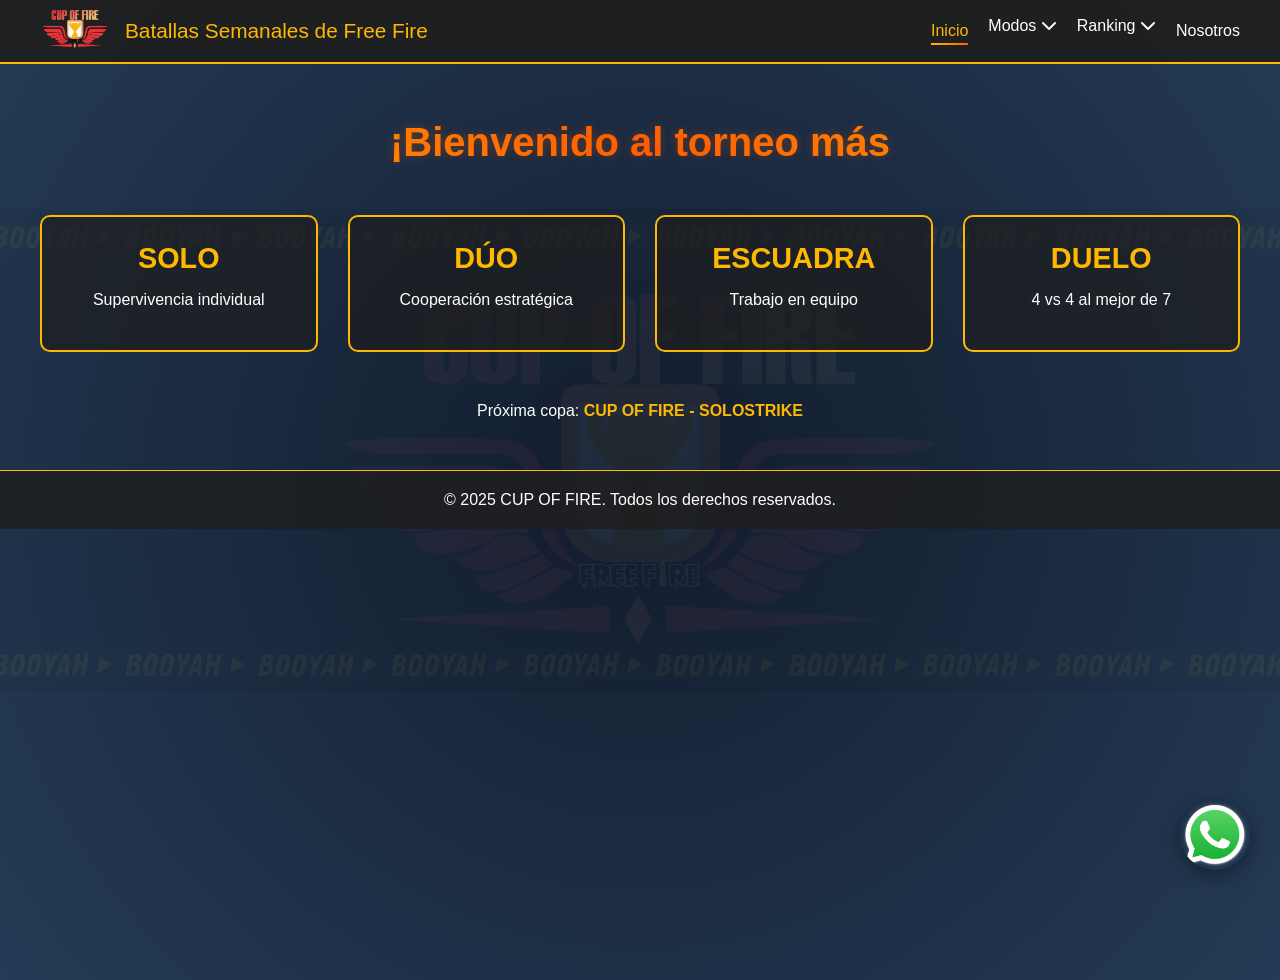
==== index.html @ daeffa74 "Initial commit" ====
<!DOCTYPE html>
<html lang="es">
<head>
  <meta charset="UTF-8">
  <meta name="viewport" content="width=device-width, initial-scale=1.0">
  <title>CUP OF FIRE</title>
  <link rel="stylesheet" href="assets/css/styles.css">
  <link rel="stylesheet" href="https://cdnjs.cloudflare.com/ajax/libs/font-awesome/6.5.0/css/all.min.css">
</head>
<body>
  <!-- Fondo con logo2 -->
  <div class="background-logo"></div>

  <!-- Menú Fijo (Del primer código) -->
  <header class="header-fixed">
    <div class="header-container">
      <div class="logo-title">
        <a href="index.html">
  <img src="img/logo.png" alt="Logo" class="logo">
</a>

        <h1>Batallas Semanales de Free Fire</h1>
      </div>
      
      <nav id="mainNav">
        <a href="index.html" class="active">Inicio</a>
        
        <!-- Menú Modos -->
        <div class="dropdown">
          <a href="#">Modos <i class="fas fa-chevron-down"></i></a>
          <div class="dropdown-content">
            <a href="modos/solo.html">Solo</a>
            <a href="modos/duo.html">Dúo</a>
            <a href="modos/escuadra.html">Escuadra</a>
            <a href="modos/duelo.html">Duelo</a>
          </div>
        </div>
        
        <!-- Menú Ranking -->
        <div class="dropdown">
          <a href="#">Ranking <i class="fas fa-chevron-down"></i></a>
          <div class="dropdown-content">
            <a href="ranking/solo.html">Top Solo</a>
            <a href="ranking/duo.html">Top Dúo</a>
            <a href="ranking/escuadra.html">Top Escuadra</a>
            <a href="ranking/duelo.html">Top Duelo</a>
          </div>
        </div>
        
        <a href="nosotros.html">Nosotros</a>
      </nav>
      
      <button class="menu-mobile">
        <i class="fas fa-bars"></i>
      </button>
    </div>
  </header>

  <!-- Contenido Principal (Del segundo código) -->
  <main class="main-content">
<h2 class="typing-text"></h2>
    
    <div class="modos-container">
      <div class="modo-card" onclick="location.href='modos/solo.html'">
        <h3>SOLO</h3>
        <p>Supervivencia individual</p>
      </div>
      <div class="modo-card" onclick="location.href='modos/duo.html'">
        <h3>DÚO</h3>
        <p>Cooperación estratégica</p>
      </div>
      <div class="modo-card" onclick="location.href='modos/escuadra.html'">
        <h3>ESCUADRA</h3>
        <p>Trabajo en equipo</p>
      </div>
      <div class="modo-card" onclick="location.href='modos/duelo.html'">
        <h3>DUELO</h3>
        <p>4 vs 4 al mejor de 7</p>
      </div>
    </div>

    <p class="proxima-copa">Próxima copa: <strong>CUP OF FIRE - SOLOSTRIKE</strong></p>
  </main>

  <footer>
    © 2025 CUP OF FIRE. Todos los derechos reservados.
  </footer>

  <!-- WhatsApp Flotante -->
  <a href="https://wa.me/+51987149670" class="whatsapp-float" target="_blank">
    
  </a>

  <script src="assets/js/script.js"></script>
</body>
</html>
---- assets/css/styles.css ----
/* --- ESTILOS GENERALES --- */
body {
  margin: 0;
  padding-top: 80px; /* Espacio para el menú fijo */
  font-family: 'Segoe UI', sans-serif;
  background: radial-gradient(circle, #141e30 0%, #243b55 100%);
  color: white;
  min-height: 100vh;
}

.background-logo {
  position: fixed;
  top: 0;
  left: 0;
  width: 100%;
  height: 100%;
  background: url('../../img/logo2.png') center/contain no-repeat;
  opacity: 0.05;
  z-index: -1;
  animation: flotar 15s infinite alternate;


}

@keyframes flotar {
  0% { transform: translate(-10px, -10px); }
  100% { transform: translate(10px, 10px); }
}

/* --- MENÚ FIJO (Primer código) --- */
.header-fixed {
  position: fixed;
  top: 0;
  left: 0;
  width: 100%;
  background: rgba(31, 31, 31, 0.95);
  border-bottom: 2px solid #ffb800;
  backdrop-filter: blur(8px);
  z-index: 1000;
  padding: 10px 0;
}

.header-container {
  max-width: 1200px;
  margin: 0 auto;
  padding: 0 20px;
  display: flex;
  justify-content: space-between;
  align-items: center;
}

.logo-title {
  display: flex;
  align-items: center;
  gap: 15px;
}

.logo {
  width: 70px;
  height: auto;
  animation: latido 3s infinite;
}

@keyframes latido {
  0% { transform: scale(1); }
  50% { transform: scale(1.1); }
  100% { transform: scale(1); }
}

.logo-title h1 {
  color: #ffb800;
  font-weight: normal;
  font-size: 1.3rem;
  margin: 0;
}

/* Nav */
nav {
  display: flex;
  gap: 20px;
}

nav a {
  color: white;
  text-decoration: none;
  font-weight: 500;
  position: relative;
  padding: 5px 0;
}

nav a::after {
  content: '';
  position: absolute;
  bottom: 0;
  left: 0;
  width: 0;
  height: 2px;
  background: linear-gradient(90deg, #ffb800, #ff5e00);
  transition: width 0.3s;
}

nav a:hover::after,
nav a.active::after {
  width: 100%;
}

nav a:hover,
nav a.active {
  color: #ffb800;
}

/* Dropdown */
.dropdown {
  position: relative;
}

.dropdown-content {
  display: none;
  flex-direction: column;
  position: absolute;
  top: 100%;
  left: 0;
  background: #2a2a2a;
  min-width: 180px;
  border: 1px solid #ffb800;
  border-top: none;
  border-radius: 0 0 5px 5px;
  z-index: 1001;
}

.dropdown:hover .dropdown-content {
  display: flex;
}

/* Menú Mobile */
.menu-mobile {
  display: none;
  background: none;
  border: none;
  color: white;
  font-size: 1.5rem;
  cursor: pointer;
}

/* --- CONTENIDO PRINCIPAL (Segundo código) --- */
.main-content {
  max-width: 1200px;
  margin: 40px auto;
  padding: 0 20px;
  text-align: center;
}

.typing-text {
  font-size: 2.5rem;
  background: linear-gradient(45deg, #ffb800, #ff5e00, #ffb800);
  -webkit-background-clip: text;
  background-clip: text;
  color: transparent;
  text-shadow: 0 0 10px rgba(255, 94, 0, 0.3);
  margin-bottom: 40px;
}

.modos-container {
  display: grid;
  grid-template-columns: repeat(auto-fit, minmax(220px, 1fr));
  gap: 30px;
  margin: 50px 0;
}

.modo-card {
  background: rgba(31, 31, 31, 0.7);
  border: 2px solid #ffb800;
  border-radius: 10px;
  padding: 25px;
  cursor: pointer;
  transition: all 0.3s;
}

.modo-card:hover {
  transform: translateY(-10px);
  background: rgba(255, 184, 0, 0.1);
  box-shadow: 0 10px 20px rgba(255, 184, 0, 0.2);
}

.modo-card h3 {
  color: #ffb800;
  font-size: 1.8em;
  margin: 0 0 10px 0;
}

.proxima-copa strong {
  color: #ffb800;
}

/* Footer */
footer {
  background: rgba(31, 31, 31, 0.8);
  padding: 20px;
  text-align: center;
  border-top: 1px solid #ffb800;
  margin-top: 50px;
}

/* WhatsApp */
.whatsapp-float {
  position: fixed;
  bottom: 30px;
  right: 30px;
  width: 70px;
  height: 70px;
  background: url('../../img/whatsapp-icon.png') center/cover no-repeat;
  border-radius: 50%;
  box-shadow: 0 5px 20px rgba(0, 0, 0, 0.4);
  z-index: 1000;
  transition: all 0.3s;
}

.whatsapp-float:hover {
  transform: scale(1.1);
  background: #128C7E;
}

/* --- RESPONSIVE --- */
@media (max-width: 768px) {
  .header-container {
    flex-wrap: wrap;
  }
  
  .menu-mobile {
    display: block;
  }
  
  nav {
    display: none;
    width: 100%;
    flex-direction: column;
    order: 3;
    margin-top: 15px;
  }
  
  nav.active {
    display: flex;
  }
  
  .dropdown-content {
    position: static;
    border: none;
  }
  
  .typing-text {
    font-size: 1.8rem;
  }
}

/* Estilos para reglas (sin afectar otros elementos) */
.reglas-container {
  display: grid;
  grid-template-columns: repeat(auto-fit, minmax(250px, 1fr));
  gap: 30px;
  margin: 40px 0;
}

.regla-card {
  background: rgba(31, 31, 31, 0.7);
  border: 2px solid #ffb800;
  border-radius: 10px;
  padding: 25px;
  transition: all 0.3s;
}

.regla-card h3 {
  color: #ffb800;
  margin-top: 0;
  font-size: 1.3em;
}

.regla-card ul {
  padding-left: 20px;
}

.regla-card li {
  margin-bottom: 8px;
}

/* Efecto al hacer clic en el enlace activo */
.active-pulse {
  animation: pulse 0.3s;
  color: #ffb800 !important;
}
@keyframes pulse {
  0% { transform: scale(1); }
  50% { transform: scale(0.95); }
  100% { transform: scale(1); }
}

/* En tu styles.css */
.logo-title a {
  display: inline-block; /* Mantiene el diseño */
  transition: transform 0.3s; /* Opcional: efecto hover */
}

.logo-title a:hover {
  transform: scale(1.05); /* Opcional: efecto hover */
}

/* ESTILOS ESPECÍFICOS PARA RANKING */
.ranking-main {
  padding: 20px;
  max-width: 1200px;
  margin: 0 auto;
}

.ranking-titulo {
  color: #ffb800;
  text-align: center;
  font-size: 2.5em;
  margin-bottom: 20px;
  text-shadow: 0 0 10px rgba(255, 184, 0, 0.5);
}

.evento-selector {
  text-align: center;
  margin: 30px 0;
}

.evento-dropdown {
  padding: 12px 20px;
  border-radius: 8px;
  background: rgba(31, 31, 31, 0.8);
  border: 2px solid #ffb800;
  color: white;
  font-size: 1.1em;
  cursor: pointer;
  width: 100%;
  max-width: 400px;
}

.tabla-container {
  overflow-x: auto;
  background: rgba(20, 20, 20, 0.7);
  border-radius: 10px;
  padding: 15px;
  box-shadow: 0 0 20px rgba(0, 0, 0, 0.5);
}

.tabla-ranking {
  width: 100%;
  border-collapse: collapse;
  margin: 0 auto;
}

.tabla-ranking th {
  background: rgba(255, 184, 0, 0.15);
  color: #ffb800;
  padding: 15px;
  text-transform: uppercase;
  font-size: 0.9em;
  letter-spacing: 1px;
}

.tabla-ranking td {
  padding: 12px 15px;
  border-bottom: 1px solid rgba(255, 184, 0, 0.1);
}

.tabla-ranking tr:hover {
  background: rgba(255, 184, 0, 0.05);
}

.tabla-ranking tr:nth-child(1) {
  background: rgba(255, 215, 0, 0.1);
}

.tabla-ranking tr:nth-child(2) {
  background: rgba(192, 192, 192, 0.1);
}

.tabla-ranking tr:nth-child(3) {
  background: rgba(205, 127, 50, 0.1);
}

.fa-skull, .fa-trophy {
  margin-right: 5px;
}

/* Estilos para la página Nosotros */
.nosotros-main {
  max-width: 1000px;
  margin: 100px auto 50px;
  padding: 20px;
}

.mision-vision {
  display: flex;
  gap: 20px;
  margin-bottom: 40px;
}

.mision-vision .card {
  flex: 1;
  background: rgba(20, 20, 20, 0.5);;
  padding: 25px;
  border-radius: 10px;
  box-shadow: 0 5px 15px rgba(0,0,0,0.1);
border: 2px solid gold; /* <-- Borde dorado */
}

.mision-vision h2 {
  color: #ff6600;
  margin-bottom: 15px;
  font-size: 1.5rem;
}

.mision-vision p {
  line-height: 1.6;
  color: white;
}

.redes-sociales {
  text-align: center;
  background: rgba(20, 20, 20, 0.5);;
  padding: 30px;
  border-radius: 10px;
  box-shadow: 0 5px 15px rgba(0,0,0,0.1);
border: 2px solid gold; /* <-- Borde dorado */
}

.redes-sociales h2 {
  color: #ff6600;
  margin-bottom: 30px;
  font-size: 1.8rem;
}

.redes-container {
  display: grid;
  grid-template-columns: repeat(auto-fit, minmax(200px, 1fr));
  gap: 20px;
}

.red-social {
  display: flex;
  flex-direction: column;
  align-items: center;
  padding: 20px;
  transition: transform 0.3s;
}

.red-social:hover {
  transform: translateY(-5px);
}

.red-social img {
  width: 60px;
  height: 60px;
  margin-bottom: 10px;
}

.red-social span {
  color: white;
  font-weight: 500;
}

@media (max-width: 768px) {
  .mision-vision {
    flex-direction: column;
  }
  
  .redes-container {
    grid-template-columns: 1fr 1fr;
  }
}
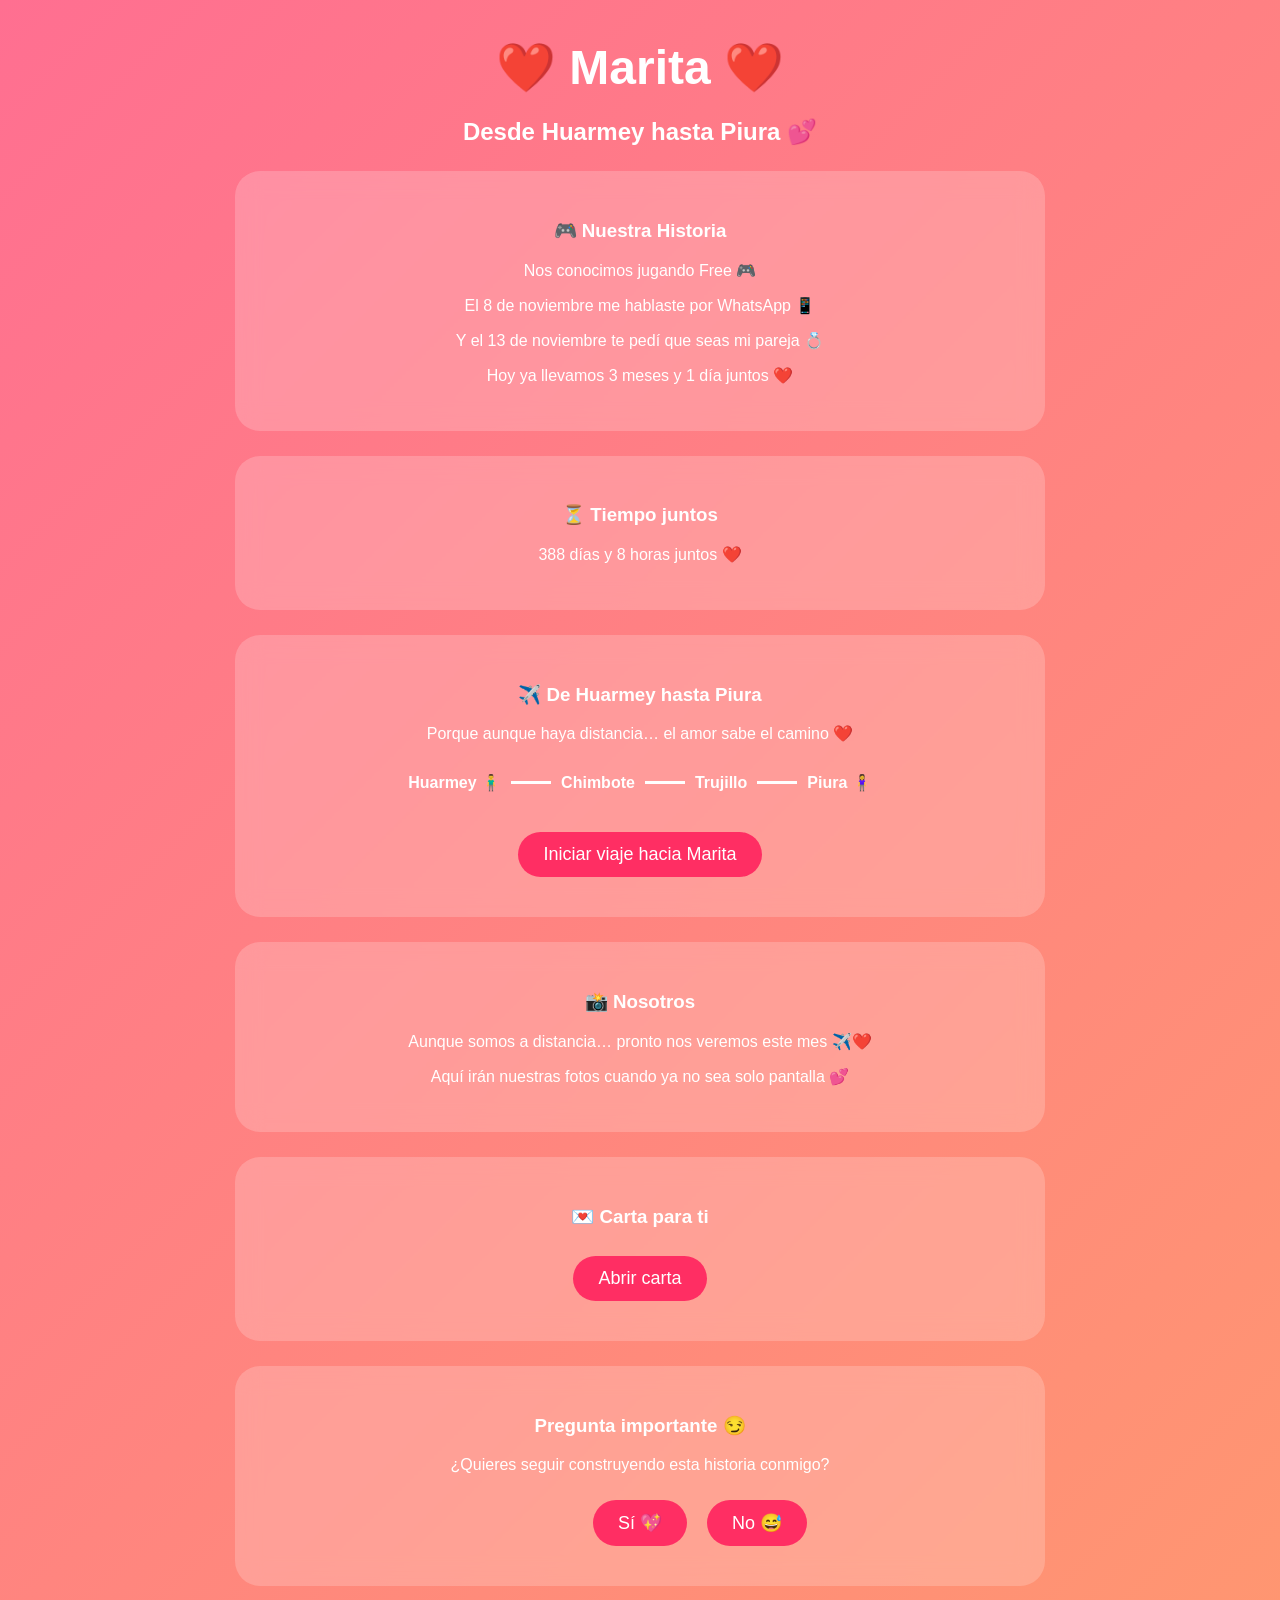
==== commit 21943422: "Update index.html" ====
--- a/index.html
+++ b/index.html
@@ -1,96 +1,270 @@
 <!DOCTYPE html>
 <html lang="es">
 <head>
-  <meta charset="UTF-8">
-  <meta name="viewport" content="width=device-width, initial-scale=1.0">
-  <title>CUP OF FIRE</title>
-  <link rel="stylesheet" href="assets/css/styles.css">
-  <link rel="stylesheet" href="https://cdnjs.cloudflare.com/ajax/libs/font-awesome/6.5.0/css/all.min.css">
+<meta charset="UTF-8">
+<title>Para Marita ❤️</title>
+
+<style>
+body {
+    margin: 0;
+    font-family: 'Segoe UI', sans-serif;
+    background: linear-gradient(135deg, #ff6f91, #ff9671);
+    text-align: center;
+    color: white;
+    overflow-x: hidden;
+}
+
+h1 {
+    margin-top: 40px;
+    font-size: 48px;
+}
+
+h2 {
+    margin-top: -10px;
+}
+
+.section {
+    background: rgba(255,255,255,0.2);
+    backdrop-filter: blur(12px);
+    margin: 25px auto;
+    padding: 30px;
+    border-radius: 25px;
+    width: 85%;
+    max-width: 750px;
+}
+
+button {
+    padding: 12px 25px;
+    border: none;
+    border-radius: 30px;
+    background: #ff2e63;
+    color: white;
+    font-size: 18px;
+    cursor: pointer;
+    transition: 0.3s;
+    margin: 10px;
+}
+
+button:hover {
+    transform: scale(1.1);
+}
+
+#noBtn {
+    position: absolute;
+}
+
+.heart {
+    position: fixed;
+    animation: float 6s linear infinite;
+}
+
+@keyframes float {
+    from {transform: translateY(100vh);}
+    to {transform: translateY(-10vh);}
+}
+
+.carta {
+    display: none;
+    font-size: 18px;
+    margin-top: 20px;
+    animation: fadeIn 2s;
+    line-height: 1.7;
+}
+
+@keyframes fadeIn {
+    from {opacity:0;}
+    to {opacity:1;}
+}
+
+img {
+    width: 170px;
+    border-radius: 20px;
+    margin: 10px;
+    border: 3px solid white;
+}
+
+/* MAPA */
+.mapa {
+    display: flex;
+    align-items: center;
+    justify-content: center;
+    flex-wrap: wrap;
+    margin-top: 20px;
+}
+
+.ciudad {
+    margin: 10px;
+    font-weight: bold;
+}
+
+.linea {
+    width: 40px;
+    height: 3px;
+    background: white;
+}
+
+.viaje {
+    font-size: 22px;
+    margin-top: 20px;
+    font-weight: bold;
+}
+</style>
 </head>
+
 <body>
-  <!-- Fondo con logo2 -->
-  <div class="background-logo"></div>
-
-  <!-- Menú Fijo (Del primer código) -->
-  <header class="header-fixed">
-    <div class="header-container">
-      <div class="logo-title">
-        <a href="index.html">
-  <img src="img/logo.png" alt="Logo" class="logo">
-</a>
-
-        <h1>Batallas Semanales de Free Fire</h1>
-      </div>
-      
-      <nav id="mainNav">
-        <a href="index.html" class="active">Inicio</a>
-        
-        <!-- Menú Modos -->
-        <div class="dropdown">
-          <a href="#">Modos <i class="fas fa-chevron-down"></i></a>
-          <div class="dropdown-content">
-            <a href="modos/solo.html">Solo</a>
-            <a href="modos/duo.html">Dúo</a>
-            <a href="modos/escuadra.html">Escuadra</a>
-            <a href="modos/duelo.html">Duelo</a>
-          </div>
-        </div>
-        
-        <!-- Menú Ranking -->
-        <div class="dropdown">
-          <a href="#">Ranking <i class="fas fa-chevron-down"></i></a>
-          <div class="dropdown-content">
-            <a href="ranking/solo.html">Top Solo</a>
-            <a href="ranking/duo.html">Top Dúo</a>
-            <a href="ranking/escuadra.html">Top Escuadra</a>
-            <a href="ranking/duelo.html">Top Duelo</a>
-          </div>
-        </div>
-        
-        <a href="nosotros.html">Nosotros</a>
-      </nav>
-      
-      <button class="menu-mobile">
-        <i class="fas fa-bars"></i>
-      </button>
+
+<!-- Música opcional -->
+<!-- Coloca un archivo llamado cancion.mp3 en la misma carpeta -->
+<audio autoplay loop>
+    <source src="cancion.mp3" type="audio/mpeg">
+</audio>
+
+<h1>❤️ Marita ❤️</h1>
+<h2>Desde Huarmey hasta Piura 💕</h2>
+
+<div class="section">
+    <h3>🎮 Nuestra Historia</h3>
+    <p>Nos conocimos jugando Free 🎮</p>
+    <p>El 8 de noviembre me hablaste por WhatsApp 📱</p>
+    <p>Y el 13 de noviembre te pedí que seas mi pareja 💍</p>
+    <p>Hoy ya llevamos 3 meses y 1 día juntos ❤️</p>
+</div>
+
+<div class="section">
+    <h3>⏳ Tiempo juntos</h3>
+    <p id="contador"></p>
+</div>
+
+<div class="section">
+    <h3>✈️ De Huarmey hasta Piura</h3>
+    <p>Porque aunque haya distancia… el amor sabe el camino ❤️</p>
+
+    <div class="mapa">
+        <div class="ciudad">Huarmey 🧍‍♂️</div>
+        <div class="linea"></div>
+        <div class="ciudad">Chimbote</div>
+        <div class="linea"></div>
+        <div class="ciudad">Trujillo</div>
+        <div class="linea"></div>
+        <div class="ciudad">Piura 🧍‍♀️</div>
     </div>
-  </header>
-
-  <!-- Contenido Principal (Del segundo código) -->
-  <main class="main-content">
-<h2 class="typing-text"></h2>
-    
-    <div class="modos-container">
-      <div class="modo-card" onclick="location.href='modos/solo.html'">
-        <h3>SOLO</h3>
-        <p>Supervivencia individual</p>
-      </div>
-      <div class="modo-card" onclick="location.href='modos/duo.html'">
-        <h3>DÚO</h3>
-        <p>Cooperación estratégica</p>
-      </div>
-      <div class="modo-card" onclick="location.href='modos/escuadra.html'">
-        <h3>ESCUADRA</h3>
-        <p>Trabajo en equipo</p>
-      </div>
-      <div class="modo-card" onclick="location.href='modos/duelo.html'">
-        <h3>DUELO</h3>
-        <p>4 vs 4 al mejor de 7</p>
-      </div>
+
+    <div class="viaje" id="viajeTexto"></div>
+
+    <button onclick="iniciarViaje()">Iniciar viaje hacia Marita</button>
+</div>
+
+<div class="section">
+    <h3>📸 Nosotros</h3>
+    <p>Aunque somos a distancia… pronto nos veremos este mes ✈️❤️</p>
+    <p>Aquí irán nuestras fotos cuando ya no sea solo pantalla 💕</p>
+</div>
+
+<div class="section">
+    <h3>💌 Carta para ti</h3>
+    <button onclick="abrirCarta()">Abrir carta</button>
+    <div class="carta" id="cartaTexto">
+        Marita… ❤️<br><br>
+
+        Quién diría que todo empezó en un juego.  
+        Entre partidas de Free, risas y momentos simples, encontré algo que no estaba buscando… pero que ahora no quiero perder. 🎮💖<br><br>
+
+        El 8 de noviembre me hablaste por WhatsApp y sin darnos cuenta empezamos a escribir nuestra propia historia.  
+        El 13 de noviembre se volvió una fecha especial, porque ese día oficialmente comenzamos lo nuestro. 💍<br><br>
+
+        No llevamos años… solo 3 meses y 1 día.  
+        Pero lo que siento no se mide en tiempo, se mide en lo especial que haces mis días. ❤️<br><br>
+
+        Somos Huarmey y Piura…  
+        y para llegar a ti tendría que pasar por Chimbote, Trujillo…  
+        pero si el destino es verte, recorrería cada kilómetro feliz. ✈️💕<br><br>
+
+        Y lo más bonito es que pronto, este mes, por fin nos veremos en persona.  
+        Ya no será solo pantalla, llamadas o mensajes… será real. ❤️<br><br>
+
+        Tal vez nuestra historia empezó en un juego,  
+        pero lo que siento por ti es completamente real.  
+
+        Gracias por estar conmigo.  
+        Y quiero que esto no se quede en 3 meses…  
+        quiero que siga creciendo contigo. 💖
     </div>
-
-    <p class="proxima-copa">Próxima copa: <strong>CUP OF FIRE - SOLOSTRIKE</strong></p>
-  </main>
-
-  <footer>
-    © 2025 CUP OF FIRE. Todos los derechos reservados.
-  </footer>
-
-  <!-- WhatsApp Flotante -->
-  <a href="https://wa.me/+51987149670" class="whatsapp-float" target="_blank">
-    
-  </a>
-
-  <script src="assets/js/script.js"></script>
+</div>
+
+<div class="section">
+    <h3>Pregunta importante 😏</h3>
+    <p>¿Quieres seguir construyendo esta historia conmigo?</p>
+    <button onclick="respuestaSi()">Sí 💖</button>
+    <button id="noBtn" onmouseover="moverNo()">No 😅</button>
+</div>
+
+<script>
+
+/* CONTADOR */
+let inicio = new Date("November 13, 2025 00:00:00").getTime();
+
+setInterval(function() {
+    let ahora = new Date().getTime();
+    let diferencia = ahora - inicio;
+
+    let dias = Math.floor(diferencia / (1000*60*60*24));
+    let horas = Math.floor((diferencia / (1000*60*60)) % 24);
+
+    document.getElementById("contador").innerHTML =
+    dias + " días y " + horas + " horas juntos ❤️";
+}, 1000);
+
+/* VIAJE */
+function iniciarViaje() {
+    const texto = document.getElementById("viajeTexto");
+    const ciudades = ["Huarmey 💙", "Chimbote 💫", "Trujillo ✨", "Piura ❤️"];
+    let i = 0;
+
+    texto.innerHTML = "Preparando viaje... ✈️";
+
+    let intervalo = setInterval(() => {
+        texto.innerHTML = "❤️ llegando a " + ciudades[i];
+        i++;
+
+        if (i >= ciudades.length) {
+            clearInterval(intervalo);
+            texto.innerHTML = "❤️ Ya llegué contigo, Marita 💕";
+        }
+    }, 1500);
+}
+
+/* CARTA */
+function abrirCarta(){
+    document.getElementById("cartaTexto").style.display = "block";
+}
+
+/* BOTÓN NO */
+function moverNo(){
+    let btn = document.getElementById("noBtn");
+    btn.style.top = Math.random()*80 + "vh";
+    btn.style.left = Math.random()*80 + "vw";
+}
+
+/* RESPUESTA SI */
+function respuestaSi(){
+    alert("Sabía que dirías que sí 😘❤️ Gracias por estos meses, Marita.");
+}
+
+/* CORAZONES */
+setInterval(() => {
+    let heart = document.createElement("div");
+    heart.classList.add("heart");
+    heart.innerHTML = "❤️";
+    heart.style.left = Math.random() * 100 + "vw";
+    heart.style.fontSize = Math.random() * 25 + 20 + "px";
+    document.body.appendChild(heart);
+
+    setTimeout(() => {
+        heart.remove();
+    }, 6000);
+}, 400);
+
+</script>
+
 </body>
-</html>+</html>
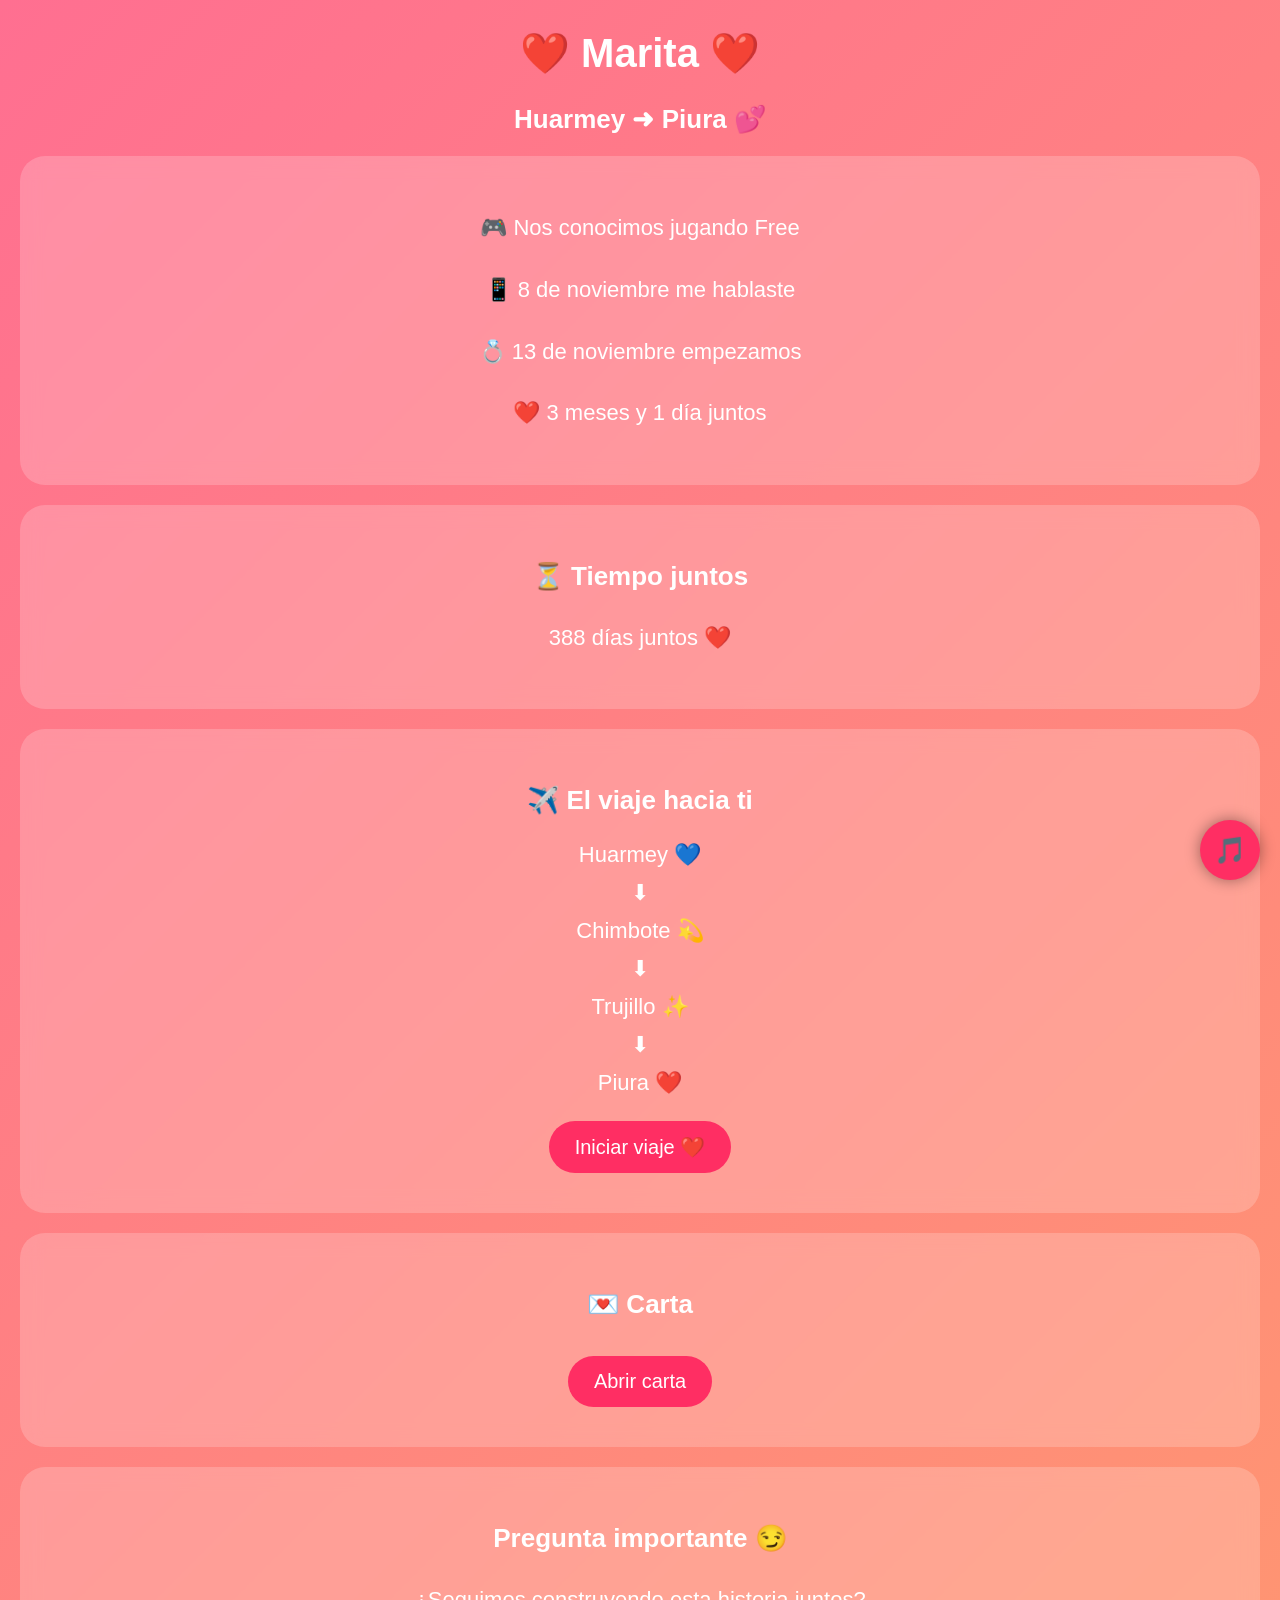
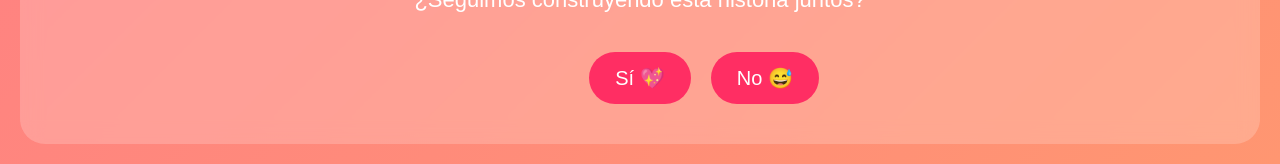
==== commit 7382054b: "Update index.html" ====
--- a/index.html
+++ b/index.html
@@ -2,57 +2,94 @@
 <html lang="es">
 <head>
 <meta charset="UTF-8">
+<meta name="viewport" content="width=device-width, initial-scale=1.0">
 <title>Para Marita ❤️</title>
 
 <style>
+
 body {
     margin: 0;
-    font-family: 'Segoe UI', sans-serif;
+    font-family: Arial, sans-serif;
     background: linear-gradient(135deg, #ff6f91, #ff9671);
     text-align: center;
     color: white;
     overflow-x: hidden;
 }
 
+/* TITULOS GRANDES */
 h1 {
-    margin-top: 40px;
-    font-size: 48px;
-}
-
-h2 {
-    margin-top: -10px;
-}
-
+    font-size: 40px;
+    margin-top: 30px;
+}
+
+h2, h3 {
+    font-size: 26px;
+}
+
+p {
+    font-size: 22px;
+    line-height: 1.8;
+}
+
+/* SECCIONES */
 .section {
     background: rgba(255,255,255,0.2);
-    backdrop-filter: blur(12px);
-    margin: 25px auto;
+    backdrop-filter: blur(10px);
+    margin: 20px;
     padding: 30px;
     border-radius: 25px;
-    width: 85%;
-    max-width: 750px;
-}
-
+}
+
+/* BOTONES */
 button {
-    padding: 12px 25px;
+    padding: 14px 26px;
     border: none;
     border-radius: 30px;
     background: #ff2e63;
     color: white;
-    font-size: 18px;
+    font-size: 20px;
     cursor: pointer;
-    transition: 0.3s;
     margin: 10px;
 }
 
-button:hover {
-    transform: scale(1.1);
+button:active {
+    transform: scale(0.95);
 }
 
 #noBtn {
     position: absolute;
 }
 
+/* MAPA */
+.mapa {
+    display: flex;
+    flex-direction: column;
+    gap: 12px;
+    font-size: 22px;
+    margin-top: 15px;
+}
+
+.viaje {
+    margin-top: 15px;
+    font-weight: bold;
+    font-size: 22px;
+}
+
+/* CARTA */
+.carta {
+    display: none;
+    margin-top: 20px;
+    font-size: 22px;
+    line-height: 1.9;
+    animation: fadeIn 1.5s ease-in-out;
+}
+
+@keyframes fadeIn {
+    from {opacity: 0;}
+    to {opacity: 1;}
+}
+
+/* CORAZONES */
 .heart {
     position: fixed;
     animation: float 6s linear infinite;
@@ -63,140 +100,105 @@
     to {transform: translateY(-10vh);}
 }
 
-.carta {
-    display: none;
-    font-size: 18px;
-    margin-top: 20px;
-    animation: fadeIn 2s;
-    line-height: 1.7;
-}
-
-@keyframes fadeIn {
-    from {opacity:0;}
-    to {opacity:1;}
-}
-
-img {
-    width: 170px;
-    border-radius: 20px;
-    margin: 10px;
-    border: 3px solid white;
-}
-
-/* MAPA */
-.mapa {
+/* BOTÓN MÚSICA FLOTANTE */
+.music-btn {
+    position: fixed;
+    bottom: 20px;
+    right: 20px;
+    background: #ff2e63;
+    width: 60px;
+    height: 60px;
+    border-radius: 50%;
+    font-size: 26px;
     display: flex;
     align-items: center;
     justify-content: center;
-    flex-wrap: wrap;
-    margin-top: 20px;
-}
-
-.ciudad {
-    margin: 10px;
-    font-weight: bold;
-}
-
-.linea {
-    width: 40px;
-    height: 3px;
-    background: white;
-}
-
-.viaje {
-    font-size: 22px;
-    margin-top: 20px;
-    font-weight: bold;
-}
+    cursor: pointer;
+    box-shadow: 0 0 15px rgba(0,0,0,0.4);
+}
+
 </style>
 </head>
 
 <body>
 
-<!-- Música opcional -->
-<!-- Coloca un archivo llamado cancion.mp3 en la misma carpeta -->
-<audio autoplay loop>
+<h1>❤️ Marita ❤️</h1>
+<h2>Huarmey ➜ Piura 💕</h2>
+
+<div class="section">
+    <p>🎮 Nos conocimos jugando Free</p>
+    <p>📱 8 de noviembre me hablaste</p>
+    <p>💍 13 de noviembre empezamos</p>
+    <p>❤️ 3 meses y 1 día juntos</p>
+</div>
+
+<div class="section">
+    <h3>⏳ Tiempo juntos</h3>
+    <p id="contador"></p>
+</div>
+
+<div class="section">
+    <h3>✈️ El viaje hacia ti</h3>
+    <div class="mapa">
+        <div>Huarmey 💙</div>
+        <div>⬇</div>
+        <div>Chimbote 💫</div>
+        <div>⬇</div>
+        <div>Trujillo ✨</div>
+        <div>⬇</div>
+        <div>Piura ❤️</div>
+    </div>
+
+    <div class="viaje" id="viajeTexto"></div>
+    <button onclick="iniciarViaje()">Iniciar viaje ❤️</button>
+</div>
+
+<div class="section">
+    <h3>💌 Carta</h3>
+    <button onclick="abrirCarta()">Abrir carta</button>
+
+    <div class="carta" id="cartaTexto">
+        Marita ❤️<br><br>
+
+        Quién diría que todo empezó en un juego 🎮.  
+        Entre partidas, risas y momentos simples, encontré algo real… algo que no estaba buscando pero que ahora no quiero perder. 💖<br><br>
+
+        El 8 de noviembre comenzamos a hablar por WhatsApp 📱,  
+        y el 13 de noviembre nuestra historia se volvió oficial 💍.  
+        Desde ese día cada conversación, cada llamada y cada mensaje se volvió especial.<br><br>
+
+        No llevamos años… solo 3 meses y 1 día.  
+        Pero lo que siento no se mide en tiempo,  
+        se mide en lo feliz que me haces y en lo mucho que sonrío cuando pienso en ti. ❤️<br><br>
+
+        Somos Huarmey y Piura…  
+        y para llegar a ti tendría que pasar por Chimbote, Trujillo y muchos kilómetros más.  
+        Pero si el destino es verte, recorrería cada uno de ellos feliz. ✈️💕<br><br>
+
+        Lo más bonito es que pronto nos veremos en persona este mes.  
+        Ya no será solo pantalla… será real, frente a frente.  
+        Y estoy seguro de que ese momento valdrá cada segundo de espera. 💕<br><br>
+
+        Tal vez nuestra historia empezó en un juego,  
+        pero lo que siento por ti es completamente real.  
+        Y quiero que esto siga creciendo contigo. ❤️
+    </div>
+</div>
+
+<div class="section">
+    <h3>Pregunta importante 😏</h3>
+    <p>¿Seguimos construyendo esta historia juntos?</p>
+    <button onclick="respuestaSi()">Sí 💖</button>
+    <button id="noBtn" onmouseover="moverNo()">No 😅</button>
+</div>
+
+<!-- AUDIO -->
+<audio id="musica" loop>
     <source src="cancion.mp3" type="audio/mpeg">
 </audio>
 
-<h1>❤️ Marita ❤️</h1>
-<h2>Desde Huarmey hasta Piura 💕</h2>
-
-<div class="section">
-    <h3>🎮 Nuestra Historia</h3>
-    <p>Nos conocimos jugando Free 🎮</p>
-    <p>El 8 de noviembre me hablaste por WhatsApp 📱</p>
-    <p>Y el 13 de noviembre te pedí que seas mi pareja 💍</p>
-    <p>Hoy ya llevamos 3 meses y 1 día juntos ❤️</p>
-</div>
-
-<div class="section">
-    <h3>⏳ Tiempo juntos</h3>
-    <p id="contador"></p>
-</div>
-
-<div class="section">
-    <h3>✈️ De Huarmey hasta Piura</h3>
-    <p>Porque aunque haya distancia… el amor sabe el camino ❤️</p>
-
-    <div class="mapa">
-        <div class="ciudad">Huarmey 🧍‍♂️</div>
-        <div class="linea"></div>
-        <div class="ciudad">Chimbote</div>
-        <div class="linea"></div>
-        <div class="ciudad">Trujillo</div>
-        <div class="linea"></div>
-        <div class="ciudad">Piura 🧍‍♀️</div>
-    </div>
-
-    <div class="viaje" id="viajeTexto"></div>
-
-    <button onclick="iniciarViaje()">Iniciar viaje hacia Marita</button>
-</div>
-
-<div class="section">
-    <h3>📸 Nosotros</h3>
-    <p>Aunque somos a distancia… pronto nos veremos este mes ✈️❤️</p>
-    <p>Aquí irán nuestras fotos cuando ya no sea solo pantalla 💕</p>
-</div>
-
-<div class="section">
-    <h3>💌 Carta para ti</h3>
-    <button onclick="abrirCarta()">Abrir carta</button>
-    <div class="carta" id="cartaTexto">
-        Marita… ❤️<br><br>
-
-        Quién diría que todo empezó en un juego.  
-        Entre partidas de Free, risas y momentos simples, encontré algo que no estaba buscando… pero que ahora no quiero perder. 🎮💖<br><br>
-
-        El 8 de noviembre me hablaste por WhatsApp y sin darnos cuenta empezamos a escribir nuestra propia historia.  
-        El 13 de noviembre se volvió una fecha especial, porque ese día oficialmente comenzamos lo nuestro. 💍<br><br>
-
-        No llevamos años… solo 3 meses y 1 día.  
-        Pero lo que siento no se mide en tiempo, se mide en lo especial que haces mis días. ❤️<br><br>
-
-        Somos Huarmey y Piura…  
-        y para llegar a ti tendría que pasar por Chimbote, Trujillo…  
-        pero si el destino es verte, recorrería cada kilómetro feliz. ✈️💕<br><br>
-
-        Y lo más bonito es que pronto, este mes, por fin nos veremos en persona.  
-        Ya no será solo pantalla, llamadas o mensajes… será real. ❤️<br><br>
-
-        Tal vez nuestra historia empezó en un juego,  
-        pero lo que siento por ti es completamente real.  
-
-        Gracias por estar conmigo.  
-        Y quiero que esto no se quede en 3 meses…  
-        quiero que siga creciendo contigo. 💖
-    </div>
-</div>
-
-<div class="section">
-    <h3>Pregunta importante 😏</h3>
-    <p>¿Quieres seguir construyendo esta historia conmigo?</p>
-    <button onclick="respuestaSi()">Sí 💖</button>
-    <button id="noBtn" onmouseover="moverNo()">No 😅</button>
-</div>
+<!-- BOTÓN FLOTANTE -->
+<div class="music-btn" onclick="reproducirMusica()">🎵</div>
 
 <script>
 
@@ -206,12 +208,9 @@
 setInterval(function() {
     let ahora = new Date().getTime();
     let diferencia = ahora - inicio;
-
     let dias = Math.floor(diferencia / (1000*60*60*24));
-    let horas = Math.floor((diferencia / (1000*60*60)) % 24);
-
     document.getElementById("contador").innerHTML =
-    dias + " días y " + horas + " horas juntos ❤️";
+    dias + " días juntos ❤️";
 }, 1000);
 
 /* VIAJE */
@@ -220,15 +219,12 @@
     const ciudades = ["Huarmey 💙", "Chimbote 💫", "Trujillo ✨", "Piura ❤️"];
     let i = 0;
 
-    texto.innerHTML = "Preparando viaje... ✈️";
-
     let intervalo = setInterval(() => {
-        texto.innerHTML = "❤️ llegando a " + ciudades[i];
+        texto.innerHTML = "❤️ Llegando a " + ciudades[i];
         i++;
-
         if (i >= ciudades.length) {
             clearInterval(intervalo);
-            texto.innerHTML = "❤️ Ya llegué contigo, Marita 💕";
+            texto.innerHTML = "❤️ Ya estoy contigo 💕";
         }
     }, 1500);
 }
@@ -247,7 +243,7 @@
 
 /* RESPUESTA SI */
 function respuestaSi(){
-    alert("Sabía que dirías que sí 😘❤️ Gracias por estos meses, Marita.");
+    alert("Sabía que dirías que sí 😘❤️");
 }
 
 /* CORAZONES */
@@ -262,7 +258,12 @@
     setTimeout(() => {
         heart.remove();
     }, 6000);
-}, 400);
+}, 500);
+
+/* MÚSICA */
+function reproducirMusica(){
+    document.getElementById("musica").play();
+}
 
 </script>
 
